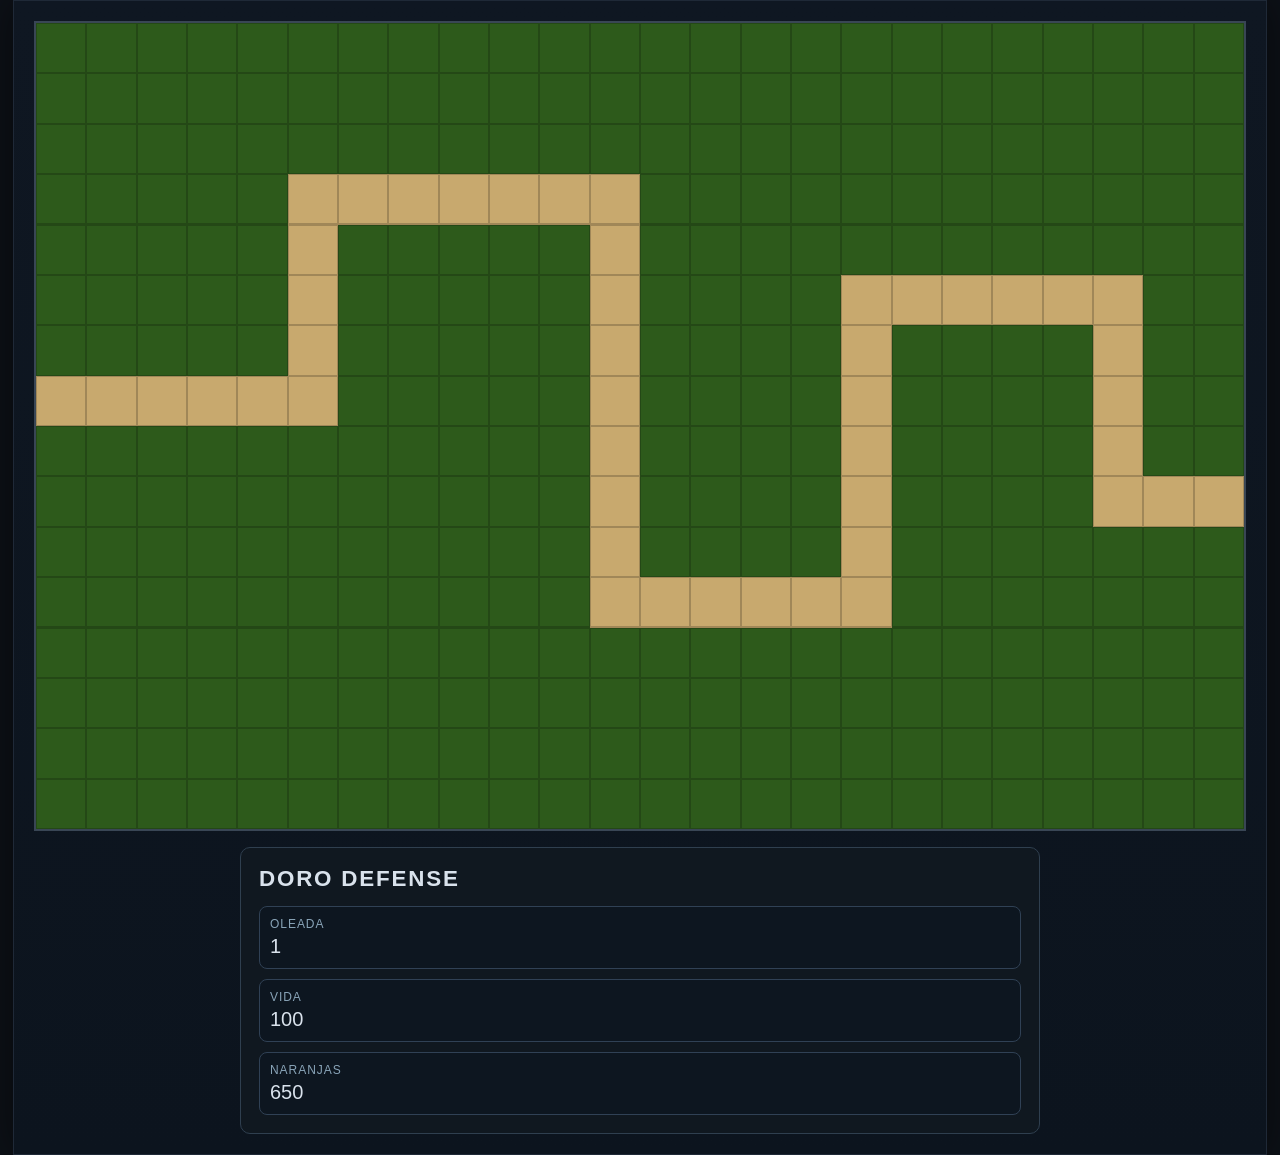
==== src/main/resources/index.html @ 6f1b025a "I’m doing it for real this time. I still don't know why it’s working, but I’m happy it is." ====
<!doctype html>
<html lang="en">
  <head>
    <meta charset="UTF-8" />
    <meta name="viewport" content="width=device-width, initial-scale=1.0" />
    <title>Doro Defense</title>
    <link rel="stylesheet" href="styles.css" />
  </head>
  <body>
    <div class="layout">
      <canvas id="game" width="1152" height="768"></canvas>
      <div class="sidebar">
        <h1>Doro Defense</h1>
        <div class="hud">
          <div class="card">
            <div class="label">Oleada</div>
            <div class="value">1</div>
          </div>
          <div class="card">
            <div class="label">Vida</div>
            <div class="value">100</div>
          </div>
          <div class="card">
            <div class="label">Naranjas</div>
            <div class="value">650</div>
          </div>
        </div>
      </div>
    </div>

    <script src="app.js"></script>
  </body>
</html>
---- src/main/resources/styles.css ----
:root {
  --bg: #0d1117;
  --panel: #101820;
  --panel-border: #2f3f4f;
  --accent: #e94560;
  --text: #d9e2ec;
  --muted: #89a4b8;
  --path: #c8a96e;
  --buildable: #2d5a1b;
  --scenery: #1a3a0a;
  --grid: #00000033;
}

* {
  box-sizing: border-box;
}

body {
  margin: 0;
  min-height: 100vh;
  display: flex;
  align-items: center;
  justify-content: center;
  background: var(--bg);
  color: var(--text);
  font-family: "Orbitron", "Segoe UI", sans-serif;
}

.layout {
  width: min(1500px, 98vw);
  display: flex;
  gap: 16px;
  padding: 20px;
  border: 1px solid #1f2937;
  background: linear-gradient(180deg, #0f1722 0%, #0c141e 100%);
  box-shadow: 0 0 40px #00000080;
}

#game {
  width: min(1152px, calc(100vw - 360px));
  height: auto;
  border: 2px solid #394655;
  background: #111;
  image-rendering: pixelated;
}

.sidebar {
  width: 280px;
  flex-shrink: 0;
  background: var(--panel);
  border: 1px solid var(--panel-border);
  border-radius: 10px;
  padding: 18px;
  display: flex;
  flex-direction: column;
  gap: 14px;
}

h1 {
  margin: 0;
  font-size: 1.4rem;
  text-transform: uppercase;
  letter-spacing: 0.08em;
}

.hud {
  display: grid;
  grid-template-columns: 1fr;
  gap: 10px;
}

.card {
  border: 1px solid #304155;
  border-radius: 8px;
  padding: 10px;
  background: #0d1620;
}

.label {
  color: var(--muted);
  font-size: 0.75rem;
  text-transform: uppercase;
  letter-spacing: 0.08em;
}

.value {
  margin-top: 4px;
  font-size: 1.25rem;
  color: var(--text);
}

.status {
  margin-top: auto;
  font-size: 0.85rem;
  color: #8fb6d8;
}

@media (max-width: 1280px) {
  .layout {
    flex-direction: column;
    align-items: center;
  }

  .sidebar {
    width: min(800px, 100%);
  }

  #game {
    width: 100%;
  }
}
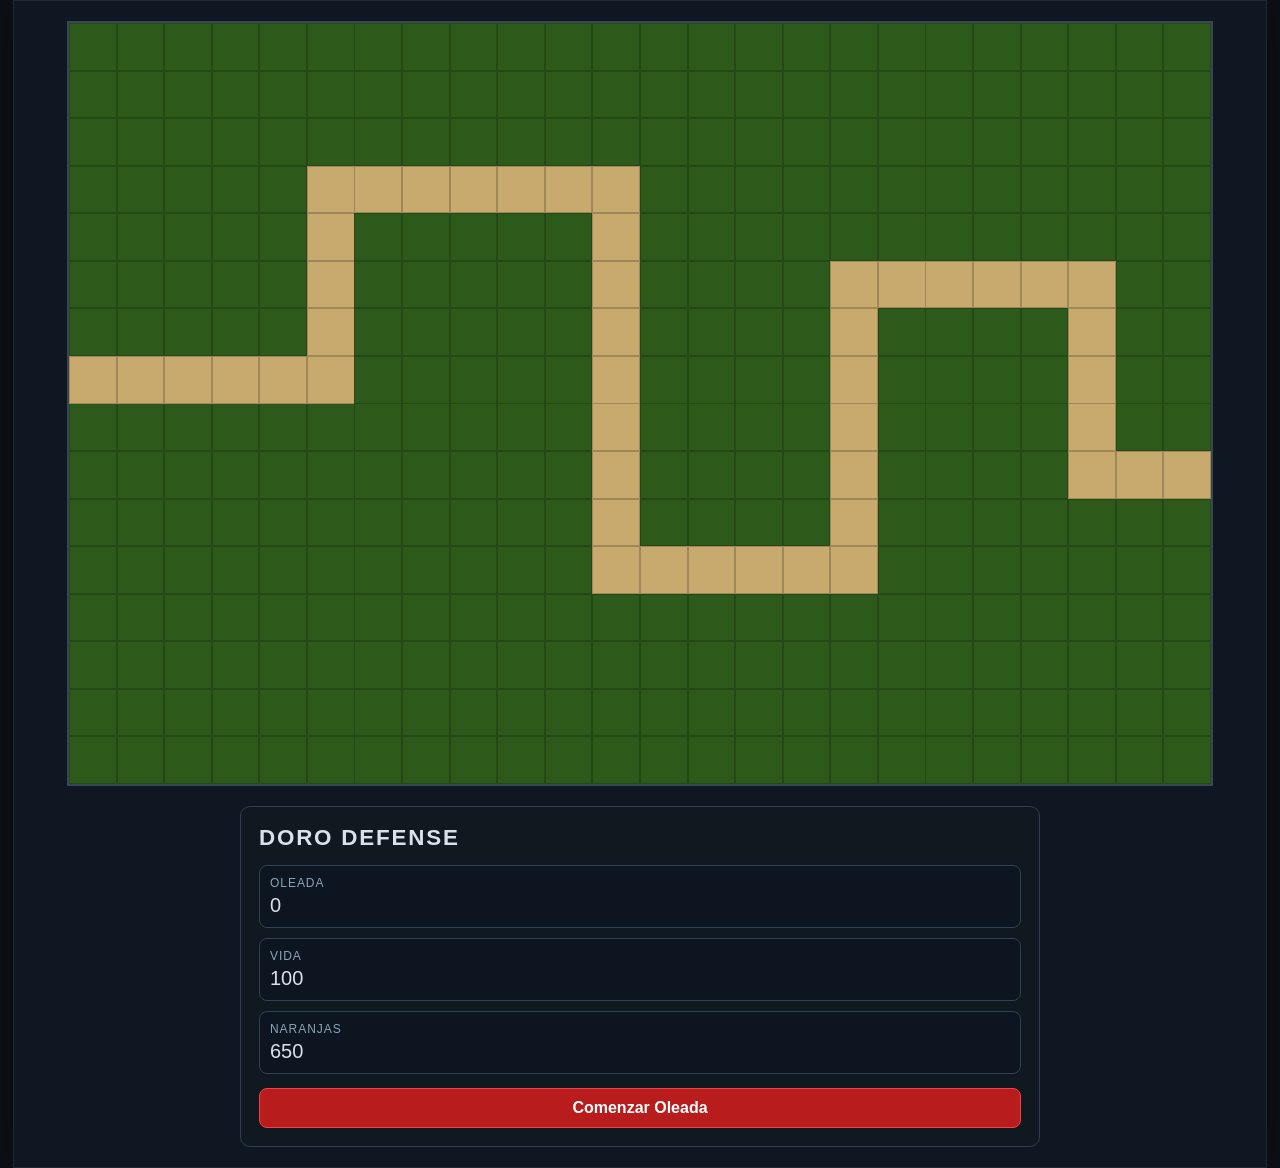
==== commit 3279a763: "feat: Implement enemy and game state management - Added EnemyDto and GameStateDto for data transfer." ====
--- a/src/main/resources/index.html
+++ b/src/main/resources/index.html
@@ -8,23 +8,27 @@
   </head>
   <body>
     <div class="layout">
-      <canvas id="game" width="1152" height="768"></canvas>
+      <div class="canvas-wrap">
+        <canvas id="game" width="1152" height="768"></canvas>
+        <div id="game-over" class="overlay hidden">Game Over</div>
+      </div>
       <div class="sidebar">
         <h1>Doro Defense</h1>
         <div class="hud">
           <div class="card">
             <div class="label">Oleada</div>
-            <div class="value">1</div>
+            <div class="value" id="hud-wave">0</div>
           </div>
           <div class="card">
             <div class="label">Vida</div>
-            <div class="value">100</div>
+            <div class="value" id="hud-lives">100</div>
           </div>
           <div class="card">
             <div class="label">Naranjas</div>
-            <div class="value">650</div>
+            <div class="value" id="hud-coins">650</div>
           </div>
         </div>
+        <button id="start-wave" class="start-wave">Comenzar Oleada</button>
       </div>
     </div>
 
--- a/src/main/resources/styles.css
+++ b/src/main/resources/styles.css
@@ -32,16 +32,39 @@
   gap: 16px;
   padding: 20px;
   border: 1px solid #1f2937;
-  background: linear-gradient(180deg, #0f1722 0%, #0c141e 100%);
+  background: #0f1722;
   box-shadow: 0 0 40px #00000080;
 }
 
 #game {
   width: min(1152px, calc(100vw - 360px));
-  height: auto;
+  max-height: 85vh;
   border: 2px solid #394655;
   background: #111;
   image-rendering: pixelated;
+}
+
+.canvas-wrap {
+  position: relative;
+  display: inline-block;
+}
+
+.overlay {
+  position: absolute;
+  inset: 0;
+  display: flex;
+  align-items: center;
+  justify-content: center;
+  font-size: clamp(2rem, 4vw, 4rem);
+  font-weight: 700;
+  color: #fca5a5;
+  background: #111827c0;
+  text-transform: uppercase;
+  letter-spacing: 0.08em;
+}
+
+.hidden {
+  display: none;
 }
 
 .sidebar {
@@ -95,6 +118,22 @@
   color: #8fb6d8;
 }
 
+.start-wave {
+  margin-top: auto;
+  border: 1px solid #ef4444;
+  background: #b91c1c;
+  color: #fff;
+  padding: 10px 12px;
+  border-radius: 8px;
+  font-size: 1rem;
+  font-weight: 700;
+  cursor: pointer;
+}
+
+.start-wave:hover {
+  filter: brightness(1.08);
+}
+
 @media (max-width: 1280px) {
   .layout {
     flex-direction: column;
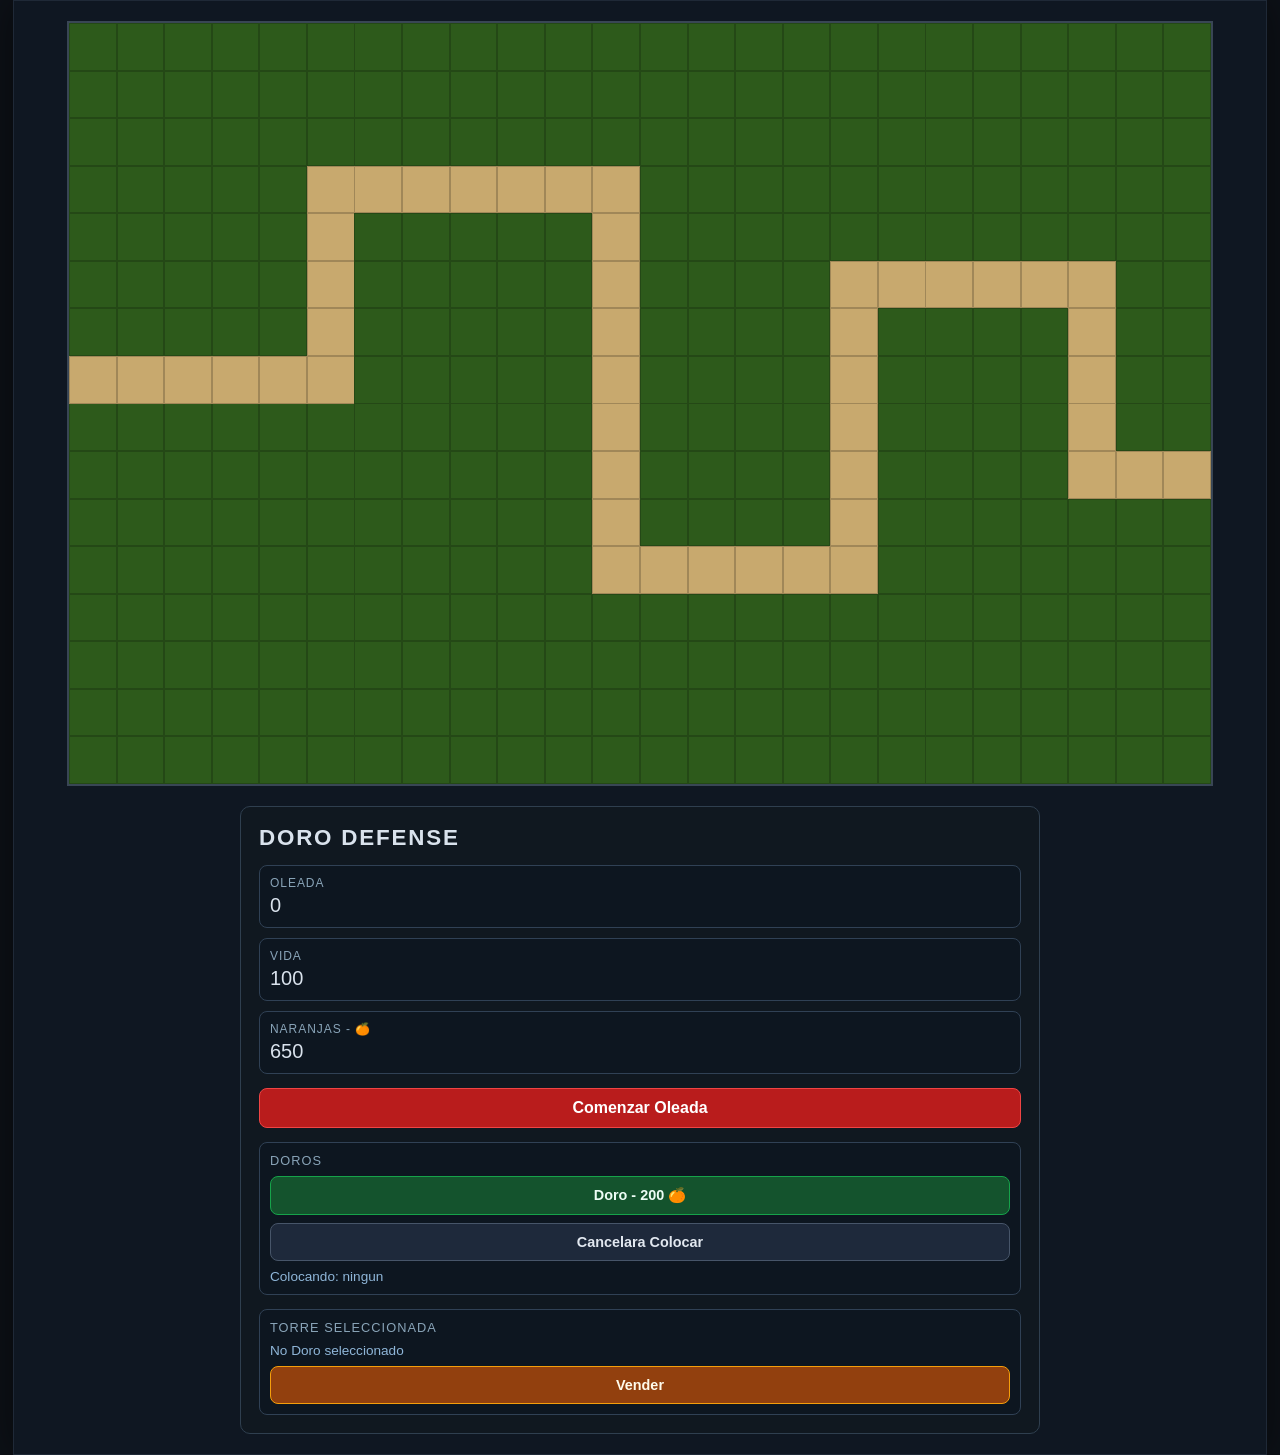
==== commit 207a2816: "feat: Add tower placement and selling functionality - Introduced `ProjectileType` enum to define dif" ====
--- a/src/main/resources/index.html
+++ b/src/main/resources/index.html
@@ -24,11 +24,26 @@
             <div class="value" id="hud-lives">100</div>
           </div>
           <div class="card">
-            <div class="label">Naranjas</div>
+            <div class="label">Naranjas - 🍊</div>
             <div class="value" id="hud-coins">650</div>
           </div>
         </div>
         <button id="start-wave" class="start-wave">Comenzar Oleada</button>
+
+        <div class="panel">
+          <div class="panel-title">Doros</div>
+          <button id="place-dart" class="tower-btn">Doro - 200 🍊</button>
+          <button id="cancel-place" class="ghost-btn">Cancelara Colocar</button>
+          <div id="build-mode" class="status">Colocando: Ninguna</div>
+        </div>
+
+        <div id="selected-panel" class="panel hidden">
+          <div class="panel-title">Torre Seleccionada</div>
+          <div id="selected-label" class="status">
+            Ninguna Torre Seleccionada
+          </div>
+          <button id="sell-button" class="sell-btn">Vender</button>
+        </div>
       </div>
     </div>
 
--- a/src/main/resources/styles.css
+++ b/src/main/resources/styles.css
@@ -134,6 +134,63 @@
   filter: brightness(1.08);
 }
 
+.panel {
+  border: 1px solid #304155;
+  border-radius: 8px;
+  background: #0d1620;
+  padding: 10px;
+  display: flex;
+  flex-direction: column;
+  gap: 8px;
+}
+
+.panel-title {
+  font-size: 0.8rem;
+  text-transform: uppercase;
+  letter-spacing: 0.08em;
+  color: var(--muted);
+}
+
+.tower-btn,
+.ghost-btn,
+.sell-btn {
+  border-radius: 8px;
+  padding: 10px 12px;
+  font-size: 0.9rem;
+  font-weight: 700;
+  cursor: pointer;
+}
+
+.tower-btn {
+  border: 1px solid #16a34a;
+  background: #14532d;
+  color: #ecfdf5;
+}
+
+.tower-btn:hover {
+  filter: brightness(1.08);
+}
+
+.ghost-btn {
+  border: 1px solid #475569;
+  background: #1e293b;
+  color: #e2e8f0;
+}
+
+.ghost-btn:hover {
+  filter: brightness(1.08);
+}
+
+.sell-btn {
+  border: 1px solid #f59e0b;
+  background: #92400e;
+  color: #fffbeb;
+}
+
+.sell-btn:hover {
+  filter: brightness(1.08);
+}
+
 @media (max-width: 1280px) {
   .layout {
     flex-direction: column;
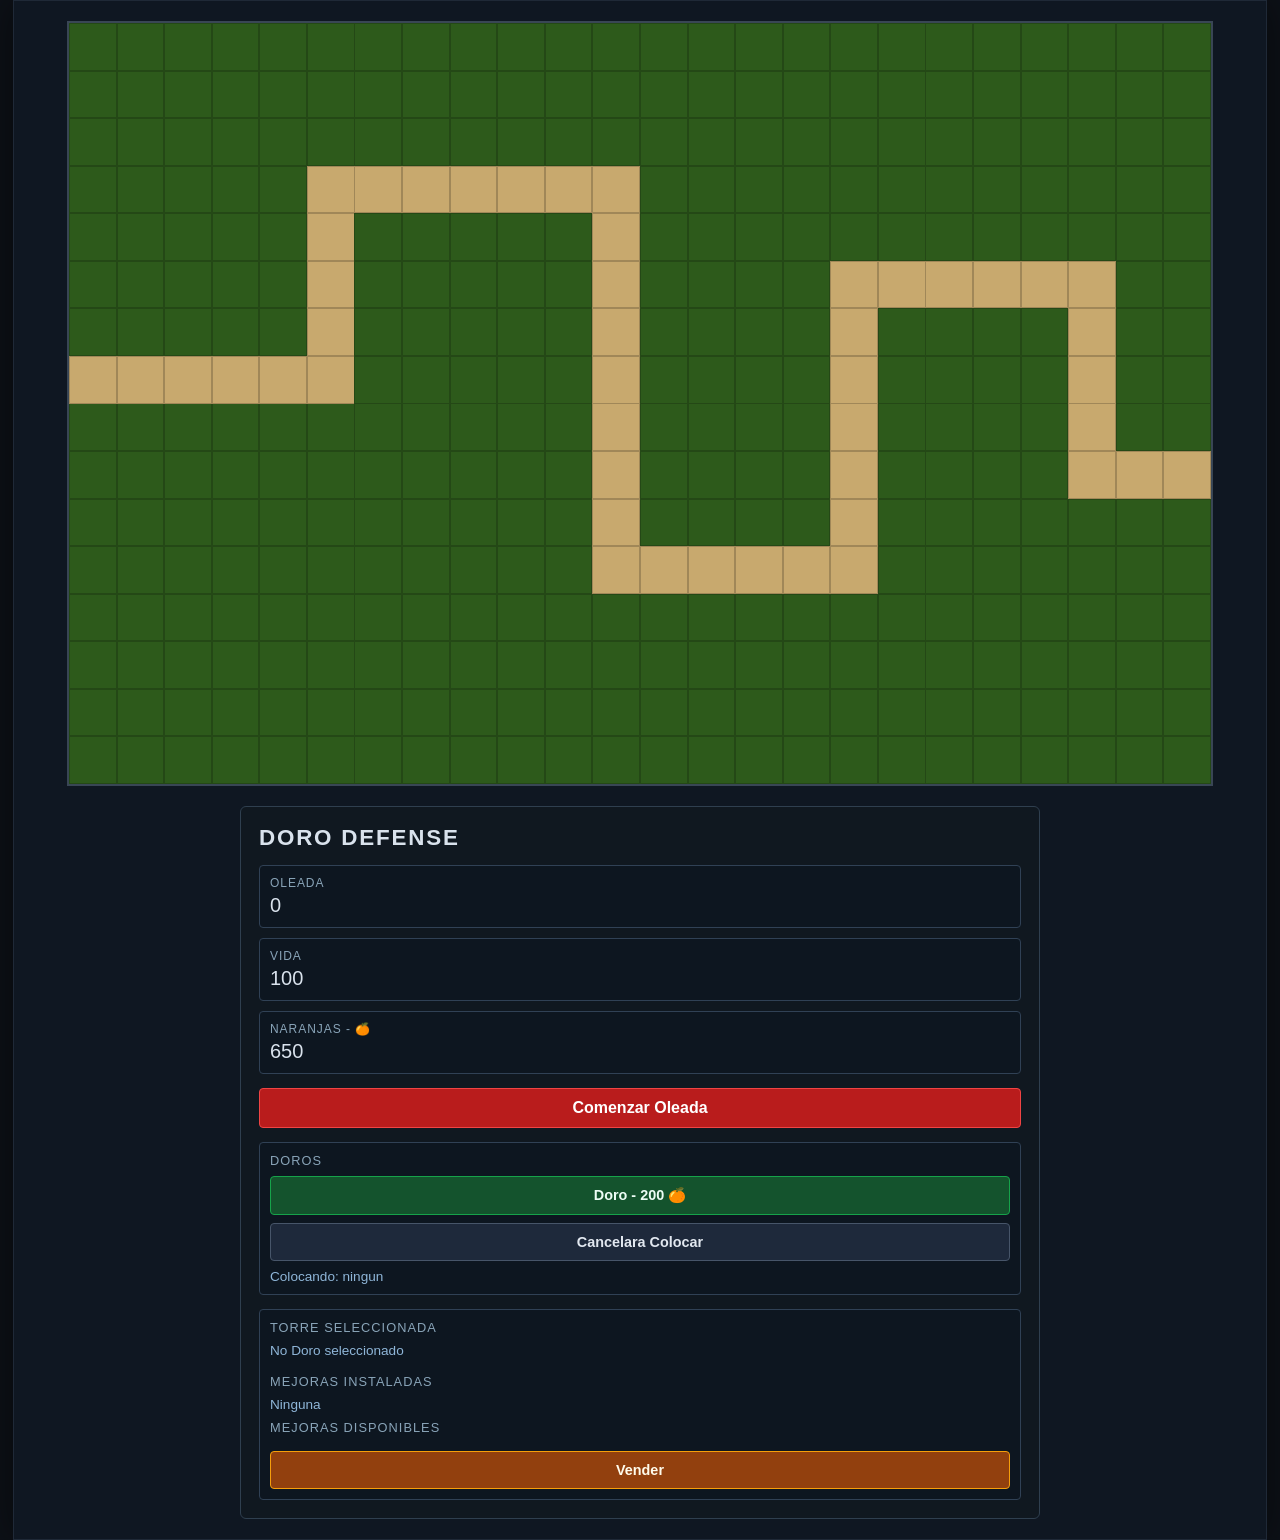
==== commit 55b37fdb: "Add tower decorators for enhanced gameplay mechanics - Implemented ExplosiveDecorator to add bomb pr" ====
--- a/src/main/resources/index.html
+++ b/src/main/resources/index.html
@@ -42,6 +42,11 @@
           <div id="selected-label" class="status">
             Ninguna Torre Seleccionada
           </div>
+          <div id="selected-stats" class="status"></div>
+          <div class="panel-title">Mejoras Instaladas</div>
+          <div id="installed-upgrades" class="status">Ninguna</div>
+          <div class="panel-title">Mejoras Disponibles</div>
+          <div id="available-upgrades" class="upgrade-list"></div>
           <button id="sell-button" class="sell-btn">Vender</button>
         </div>
       </div>
--- a/src/main/resources/styles.css
+++ b/src/main/resources/styles.css
@@ -72,7 +72,7 @@
   flex-shrink: 0;
   background: var(--panel);
   border: 1px solid var(--panel-border);
-  border-radius: 10px;
+  border-radius: 6px;
   padding: 18px;
   display: flex;
   flex-direction: column;
@@ -94,7 +94,7 @@
 
 .card {
   border: 1px solid #304155;
-  border-radius: 8px;
+  border-radius: 4px;
   padding: 10px;
   background: #0d1620;
 }
@@ -124,7 +124,7 @@
   background: #b91c1c;
   color: #fff;
   padding: 10px 12px;
-  border-radius: 8px;
+  border-radius: 4px;
   font-size: 1rem;
   font-weight: 700;
   cursor: pointer;
@@ -136,7 +136,7 @@
 
 .panel {
   border: 1px solid #304155;
-  border-radius: 8px;
+  border-radius: 4px;
   background: #0d1620;
   padding: 10px;
   display: flex;
@@ -153,8 +153,9 @@
 
 .tower-btn,
 .ghost-btn,
-.sell-btn {
-  border-radius: 8px;
+.sell-btn,
+.upgrade-btn {
+  border-radius: 4px;
   padding: 10px 12px;
   font-size: 0.9rem;
   font-weight: 700;
@@ -189,6 +190,41 @@
 
 .sell-btn:hover {
   filter: brightness(1.08);
+}
+
+.upgrade-list {
+  display: flex;
+  flex-direction: column;
+  gap: 6px;
+}
+
+.upgrade-chip {
+  display: block;
+  padding: 6px 8px;
+  border: 1px solid #304155;
+  border-radius: 2px;
+  color: #e2e8f0;
+  background: #111827;
+  font-size: 0.8rem;
+}
+
+.upgrade-btn {
+  border: 1px solid #0ea5e9;
+  background: #0c4a6e;
+  color: #e0f2fe;
+  text-align: left;
+}
+
+.upgrade-btn:hover {
+  filter: brightness(1.08);
+}
+
+.upgrade-btn:disabled {
+  border-color: #475569;
+  background: #1e293b;
+  color: #94a3b8;
+  cursor: not-allowed;
+  filter: none;
 }
 
 @media (max-width: 1280px) {
